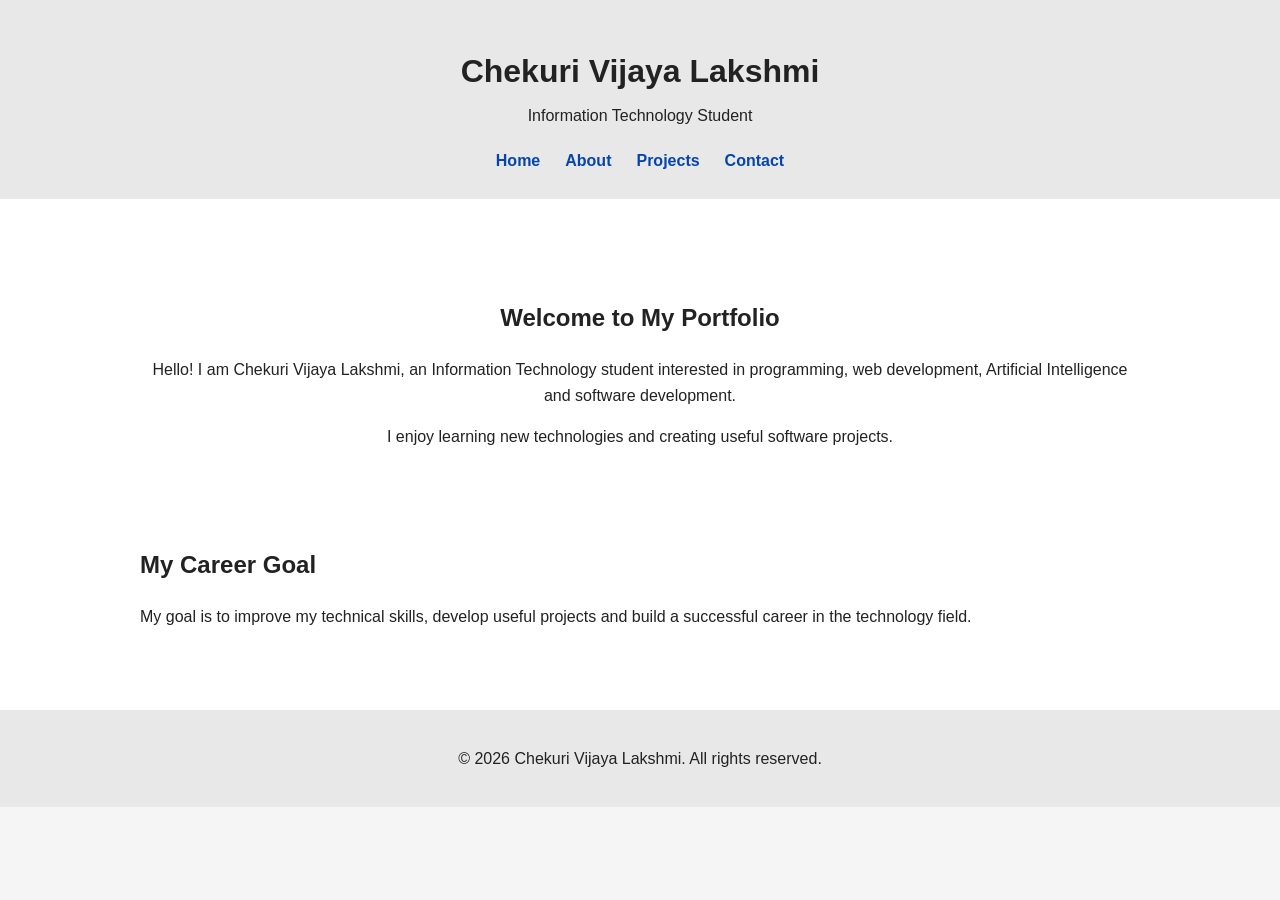
==== index.html @ 793b72e9 "Add files via upload" ====
<!DOCTYPE html>
<html lang="en">

<head>
    <meta charset="UTF-8">

    <meta name="viewport"
          content="width=device-width, initial-scale=1.0">

    <meta name="description"
          content="Personal portfolio website of Chekuri Vijaya Lakshmi, an Information Technology student.">

    <meta name="author"
          content="Chekuri Vijaya Lakshmi">

    <title>Chekuri Vijaya Lakshmi | Portfolio</title>

    <link rel="stylesheet" href="style.css">
</head>

<body>

    <!-- Skip link for accessibility -->
    <a href="#main-content" class="skip-link">
        Skip to main content
    </a>

    <!-- Header -->
    <header role="banner">

        <div class="container">

            <h1>Chekuri Vijaya Lakshmi</h1>

            <p>Information Technology Student</p>

            <!-- Navigation -->
            <nav aria-label="Main navigation">

                <ul>

                    <li>
                        <a href="index.html" aria-current="page">
                            Home
                        </a>
                    </li>

                    <li>
                        <a href="about.html">
                            About
                        </a>
                    </li>

                    <li>
                        <a href="projects.html">
                            Projects
                        </a>
                    </li>

                    <li>
                        <a href="contact.html">
                            Contact
                        </a>
                    </li>

                </ul>

            </nav>

        </div>

    </header>


    <!-- Main content -->
    <main id="main-content" role="main">

        <section class="hero"
                 aria-labelledby="welcome-heading">

            <div class="container">

                <h2 id="welcome-heading">
                    Welcome to My Portfolio
                </h2>

                <p>
                    Hello! I am Chekuri Vijaya Lakshmi,
                    an Information Technology student
                    interested in programming, web development,
                    Artificial Intelligence and software development.
                </p>

                <p>
                    I enjoy learning new technologies and
                    creating useful software projects.
                </p>

            </div>

        </section>


        <section aria-labelledby="goal-heading">

            <div class="container">

                <h2 id="goal-heading">
                    My Career Goal
                </h2>

                <p>
                    My goal is to improve my technical skills,
                    develop useful projects and build a successful
                    career in the technology field.
                </p>

            </div>

        </section>

    </main>


    <!-- Footer -->
    <footer role="contentinfo">

        <div class="container">

            <p>
                &copy; 2026 Chekuri Vijaya Lakshmi.
                All rights reserved.
            </p>

        </div>

    </footer>

</body>
</html>
---- style.css ----
/* Basic reset */

* {
    box-sizing: border-box;
}


/* Smooth scrolling */

html {
    scroll-behavior: smooth;
}


/* Body */

body {
    margin: 0;
    font-family: Arial, sans-serif;
    line-height: 1.6;
    background-color: #f5f5f5;
    color: #222222;
}


/* Common container */

.container {
    width: 90%;
    max-width: 1000px;
    margin: 0 auto;
}


/* Header */

header {
    background-color: #e8e8e8;
    padding: 25px 0;
    text-align: center;
}

header h1 {
    margin-bottom: 5px;
}

header p {
    margin-top: 0;
}


/* Navigation */

nav ul {
    list-style: none;
    padding: 0;
    margin: 20px 0 0;

    display: flex;
    justify-content: center;

    gap: 25px;

    flex-wrap: wrap;
}

nav a {
    color: #0645ad;
    font-weight: bold;
    text-decoration: none;
}

nav a:hover,
nav a:focus {
    text-decoration: underline;
}


/* Main */

main {
    background-color: white;
    min-height: 500px;
    padding: 40px 0;
}

section {
    margin-bottom: 40px;
}


/* Home hero section */

.hero {
    text-align: center;
    padding: 40px 0;
}


/* Skills */

.skills {
    padding-left: 25px;
}

.skills li {
    margin-bottom: 8px;
}


/* Projects */

.project {
    border: 1px solid #cccccc;
    border-radius: 6px;

    padding: 20px;

    margin: 20px 0;
}


/* Contact form */

form {
    max-width: 600px;
}

fieldset {
    border: 1px solid #999999;
    padding: 25px;
}

legend {
    font-weight: bold;
    padding: 0 8px;
}

.form-group {
    margin-bottom: 20px;
}


/* Labels */

label {
    display: block;

    font-weight: bold;

    margin-bottom: 6px;
}


/* Inputs */

input,
textarea {
    width: 100%;

    padding: 10px;

    font-size: 16px;

    border: 1px solid #777777;

    border-radius: 4px;
}


/* Keyboard focus */

input:focus,
textarea:focus {
    outline: 3px solid #99ccff;
}


/* Button */

button {
    padding: 12px 20px;

    font-size: 16px;

    cursor: pointer;
}

button:focus {
    outline: 3px solid #99ccff;
}


/* Footer */

footer {
    background-color: #e8e8e8;

    text-align: center;

    padding: 20px;
}


/* Skip link */

.skip-link {
    position: absolute;

    left: -9999px;

    top: 10px;

    padding: 10px;

    background-color: white;

    border: 2px solid black;
}


/* Show skip link when keyboard focused */

.skip-link:focus {
    left: 10px;
}


/* Mobile screen */

@media (max-width: 600px) {

    nav ul {
        flex-direction: column;
        gap: 10px;
    }

    main {
        padding: 25px 0;
    }
}
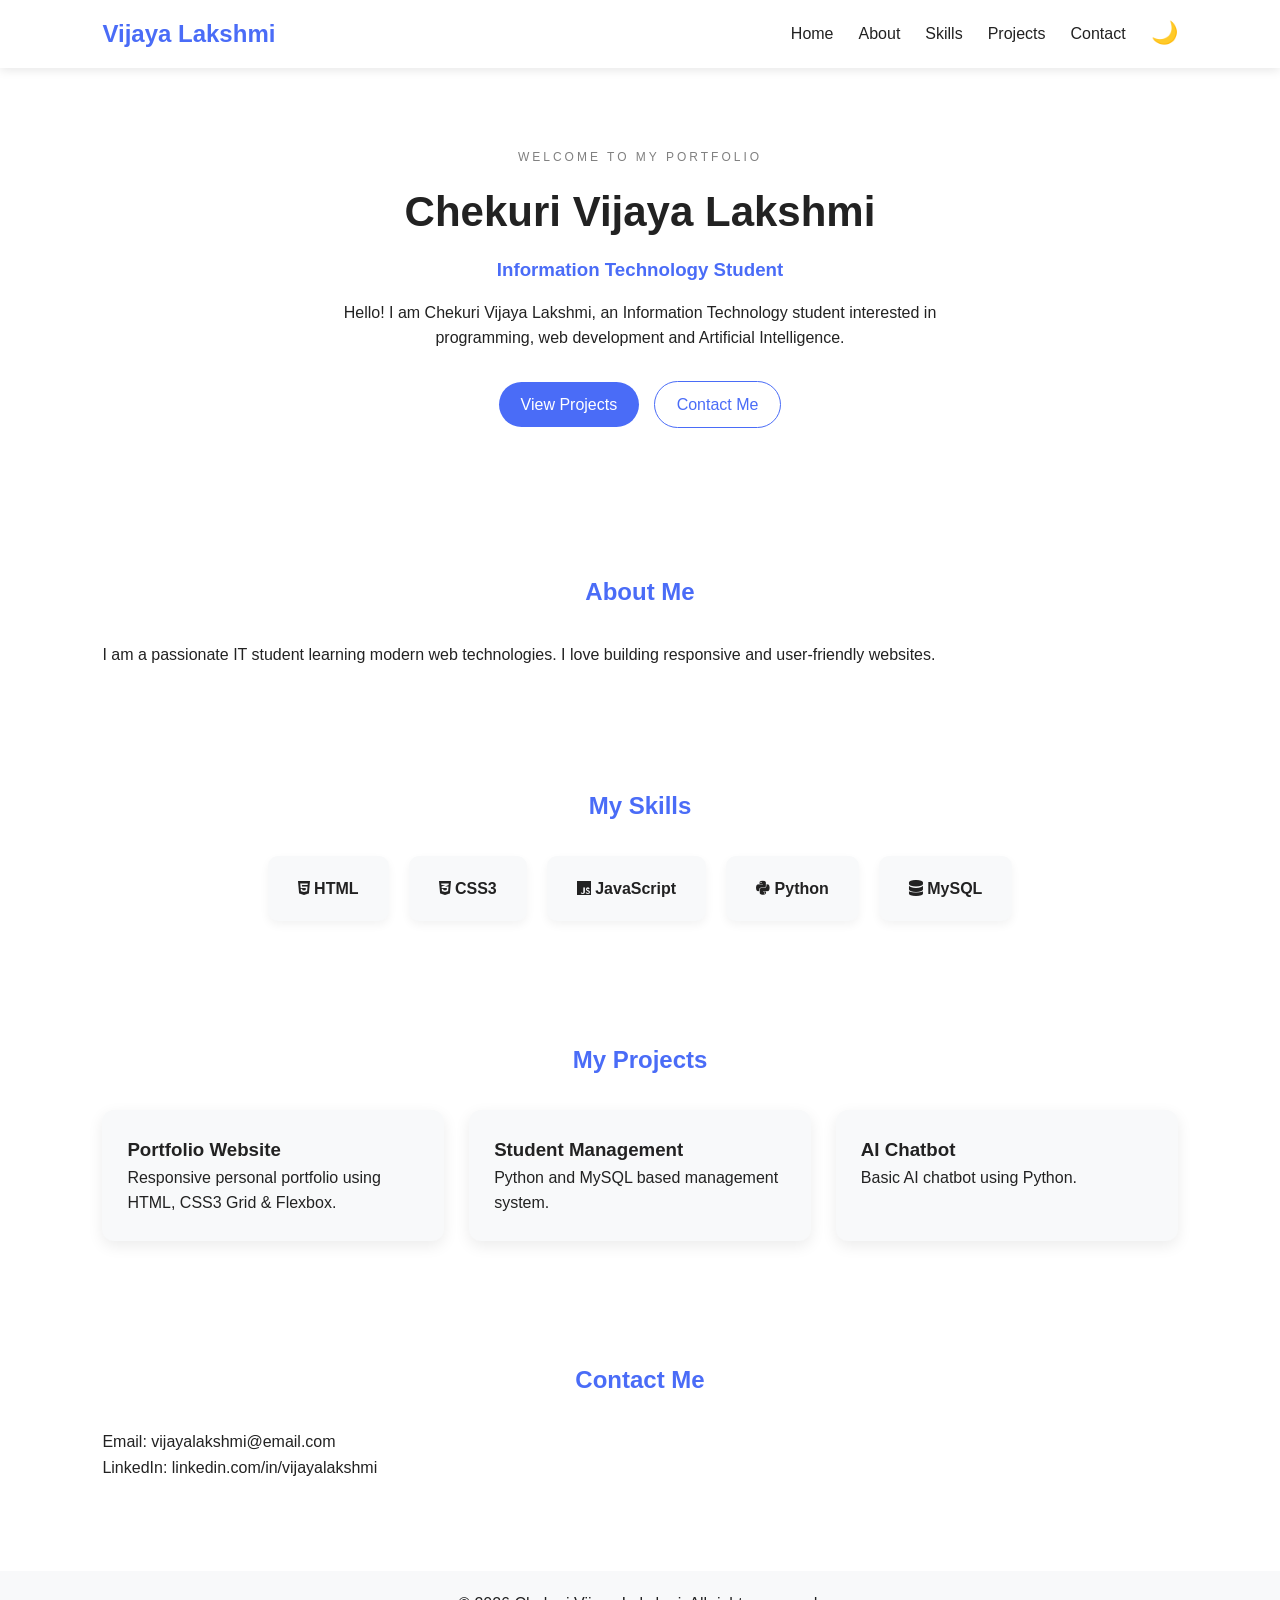
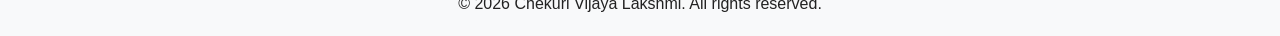
==== commit 670ec6d7: "Add files via upload" ====
--- a/index.html
+++ b/index.html
@@ -1,140 +1,86 @@
 <!DOCTYPE html>
 <html lang="en">
+<head>
+  <meta charset="UTF-8">
+  <meta name="viewport" content="width=device-width, initial-scale=1.0">
+  <title>Chekuri Vijaya Lakshmi | Portfolio</title>
+  <link rel="stylesheet" href="style.css">
+  <link rel="stylesheet" href="https://cdnjs.cloudflare.com/ajax/libs/font-awesome/6.4.0/css/all.min.css">
+</head>
+<body>
+  <!-- Navbar with Flexbox -->
+  <nav class="navbar">
+    <h2 class="logo">Vijaya Lakshmi</h2>
+    <ul class="nav-links">
+      <li><a href="#home">Home</a></li>
+      <li><a href="#about">About</a></li>
+      <li><a href="#skills">Skills</a></li>
+      <li><a href="#projects">Projects</a></li>
+      <li><a href="#contact">Contact</a></li>
+      <li><button id="theme-toggle">🌙</button></li>
+    </ul>
+  </nav>
 
-<head>
-    <meta charset="UTF-8">
+  <!-- Hero Section -->
+  <section id="home" class="hero">
+    <p class="small-title">WELCOME TO MY PORTFOLIO</p>
+    <h1>Chekuri Vijaya Lakshmi</h1>
+    <h3>Information Technology Student</h3>
+    <p class="hero-desc">Hello! I am Chekuri Vijaya Lakshmi, an Information Technology student interested in programming, web development and Artificial Intelligence.</p>
+    <div class="hero-btns">
+      <a href="#projects" class="btn primary">View Projects</a>
+      <a href="#contact" class="btn secondary">Contact Me</a>
+    </div>
+  </section>
 
-    <meta name="viewport"
-          content="width=device-width, initial-scale=1.0">
+  <!-- About -->
+  <section id="about">
+    <h2>About Me</h2>
+    <p>I am a passionate IT student learning modern web technologies. I love building responsive and user-friendly websites.</p>
+  </section>
 
-    <meta name="description"
-          content="Personal portfolio website of Chekuri Vijaya Lakshmi, an Information Technology student.">
+  <!-- Skills - Using Flexbox -->
+  <section id="skills">
+    <h2>My Skills</h2>
+    <div class="skills-container">
+      <div class="skill-card"><i class="fab fa-html5"></i> HTML</div>
+      <div class="skill-card"><i class="fab fa-css3-alt"></i> CSS3</div>
+      <div class="skill-card"><i class="fab fa-js"></i> JavaScript</div>
+      <div class="skill-card"><i class="fab fa-python"></i> Python</div>
+      <div class="skill-card"><i class="fas fa-database"></i> MySQL</div>
+    </div>
+  </section>
 
-    <meta name="author"
-          content="Chekuri Vijaya Lakshmi">
+  <!-- Projects - Using CSS Grid -->
+  <section id="projects">
+    <h2>My Projects</h2>
+    <div class="projects-grid">
+      <div class="project-card">
+        <h3>Portfolio Website</h3>
+        <p>Responsive personal portfolio using HTML, CSS3 Grid & Flexbox.</p>
+      </div>
+      <div class="project-card">
+        <h3>Student Management</h3>
+        <p>Python and MySQL based management system.</p>
+      </div>
+      <div class="project-card">
+        <h3>AI Chatbot</h3>
+        <p>Basic AI chatbot using Python.</p>
+      </div>
+    </div>
+  </section>
 
-    <title>Chekuri Vijaya Lakshmi | Portfolio</title>
+  <!-- Contact -->
+  <section id="contact">
+    <h2>Contact Me</h2>
+    <p>Email: vijayalakshmi@email.com</p>
+    <p>LinkedIn: linkedin.com/in/vijayalakshmi</p>
+  </section>
 
-    <link rel="stylesheet" href="style.css">
-</head>
+  <footer>
+    <p>© 2026 Chekuri Vijaya Lakshmi. All rights reserved.</p>
+  </footer>
 
-<body>
-
-    <!-- Skip link for accessibility -->
-    <a href="#main-content" class="skip-link">
-        Skip to main content
-    </a>
-
-    <!-- Header -->
-    <header role="banner">
-
-        <div class="container">
-
-            <h1>Chekuri Vijaya Lakshmi</h1>
-
-            <p>Information Technology Student</p>
-
-            <!-- Navigation -->
-            <nav aria-label="Main navigation">
-
-                <ul>
-
-                    <li>
-                        <a href="index.html" aria-current="page">
-                            Home
-                        </a>
-                    </li>
-
-                    <li>
-                        <a href="about.html">
-                            About
-                        </a>
-                    </li>
-
-                    <li>
-                        <a href="projects.html">
-                            Projects
-                        </a>
-                    </li>
-
-                    <li>
-                        <a href="contact.html">
-                            Contact
-                        </a>
-                    </li>
-
-                </ul>
-
-            </nav>
-
-        </div>
-
-    </header>
-
-
-    <!-- Main content -->
-    <main id="main-content" role="main">
-
-        <section class="hero"
-                 aria-labelledby="welcome-heading">
-
-            <div class="container">
-
-                <h2 id="welcome-heading">
-                    Welcome to My Portfolio
-                </h2>
-
-                <p>
-                    Hello! I am Chekuri Vijaya Lakshmi,
-                    an Information Technology student
-                    interested in programming, web development,
-                    Artificial Intelligence and software development.
-                </p>
-
-                <p>
-                    I enjoy learning new technologies and
-                    creating useful software projects.
-                </p>
-
-            </div>
-
-        </section>
-
-
-        <section aria-labelledby="goal-heading">
-
-            <div class="container">
-
-                <h2 id="goal-heading">
-                    My Career Goal
-                </h2>
-
-                <p>
-                    My goal is to improve my technical skills,
-                    develop useful projects and build a successful
-                    career in the technology field.
-                </p>
-
-            </div>
-
-        </section>
-
-    </main>
-
-
-    <!-- Footer -->
-    <footer role="contentinfo">
-
-        <div class="container">
-
-            <p>
-                &copy; 2026 Chekuri Vijaya Lakshmi.
-                All rights reserved.
-            </p>
-
-        </div>
-
-    </footer>
-
+  <script src="script.js"></script>
 </body>
 </html>
--- a/style.css
+++ b/style.css
@@ -1,241 +1,150 @@
-/* Basic reset */
+/* === CSS Variables for Light/Dark Theme === */
+:root {
+  --bg-color: #ffffff;
+  --text-color: #222222;
+  --card-bg: #f8f9fa;
+  --primary: #4a6cf7;
+  --nav-bg: #ffffff;
+}
+
+.dark-mode {
+  --bg-color: #121212;
+  --text-color: #f0f0f0;
+  --card-bg: #1e1e1e;
+  --primary: #6c8cff;
+  --nav-bg: #1a1a1a;
+}
 
 * {
-    box-sizing: border-box;
+  margin: 0;
+  padding: 0;
+  box-sizing: border-box;
+  font-family: 'Poppins', sans-serif;
 }
 
-
-/* Smooth scrolling */
-
-html {
-    scroll-behavior: smooth;
+body {
+  background-color: var(--bg-color);
+  color: var(--text-color);
+  transition: all 0.3s ease;
+  line-height: 1.6;
 }
 
-
-/* Body */
-
-body {
-    margin: 0;
-    font-family: Arial, sans-serif;
-    line-height: 1.6;
-    background-color: #f5f5f5;
-    color: #222222;
+/* === Flexbox for Navbar === */
+.navbar {
+  display: flex;
+  justify-content: space-between;
+  align-items: center;
+  padding: 15px 8%;
+  background: var(--nav-bg);
+  position: sticky;
+  top: 0;
+  box-shadow: 0 2px 10px rgba(0,0,0,0.1);
+  z-index: 100;
 }
 
+.logo { color: var(--primary); }
 
-/* Common container */
-
-.container {
-    width: 90%;
-    max-width: 1000px;
-    margin: 0 auto;
+.nav-links {
+  display: flex;
+  list-style: none;
+  gap: 25px;
+  align-items: center;
 }
 
-
-/* Header */
-
-header {
-    background-color: #e8e8e8;
-    padding: 25px 0;
-    text-align: center;
+.nav-links a {
+  text-decoration: none;
+  color: var(--text-color);
+  font-weight: 500;
 }
 
-header h1 {
-    margin-bottom: 5px;
+#theme-toggle {
+  background: transparent;
+  border: none;
+  font-size: 22px;
+  cursor: pointer;
+  transition: transform 0.2s;
+}
+#theme-toggle:hover { transform: scale(1.2); }
+
+/* Hero */
+.hero {
+  text-align: center;
+  padding: 80px 10%;
+}
+.small-title {
+  letter-spacing: 3px;
+  font-size: 12px;
+  color: gray;
+  margin-bottom: 10px;
+}
+.hero h1 { font-size: 42px; margin: 10px 0; }
+.hero h3 { color: var(--primary); margin-bottom: 15px; }
+.hero-desc { max-width: 600px; margin: 0 auto 25px; }
+
+.btn {
+  padding: 10px 22px;
+  border-radius: 25px;
+  text-decoration: none;
+  display: inline-block;
+  margin: 5px;
+}
+.btn.primary { background: var(--primary); color: white; }
+.btn.secondary { border: 1px solid var(--primary); color: var(--primary); }
+
+section { padding: 60px 8%; }
+section h2 { text-align: center; margin-bottom: 30px; color: var(--primary); }
+
+/* === Flexbox for Skills === */
+.skills-container {
+  display: flex;
+  flex-wrap: wrap;
+  justify-content: center;
+  gap: 20px;
+}
+.skill-card {
+  background: var(--card-bg);
+  padding: 20px 30px;
+  border-radius: 10px;
+  box-shadow: 0 4px 10px rgba(0,0,0,0.05);
+  font-weight: 600;
 }
 
-header p {
-    margin-top: 0;
+/* === CSS Grid for Projects === */
+.projects-grid {
+  display: grid;
+  grid-template-columns: repeat(3, 1fr);
+  gap: 25px;
+}
+.project-card {
+  background: var(--card-bg);
+  padding: 25px;
+  border-radius: 12px;
+  box-shadow: 0 5px 15px rgba(0,0,0,0.08);
+  transition: transform 0.3s;
+}
+.project-card:hover { transform: translateY(-5px); }
+
+footer {
+  text-align: center;
+  padding: 20px;
+  background: var(--card-bg);
+  margin-top: 30px;
 }
 
-
-/* Navigation */
-
-nav ul {
-    list-style: none;
-    padding: 0;
-    margin: 20px 0 0;
-
-    display: flex;
-    justify-content: center;
-
-    gap: 25px;
-
-    flex-wrap: wrap;
+/* === Mobile-First Responsive Media Queries === */
+@media (max-width: 992px) {
+  .projects-grid { grid-template-columns: repeat(2, 1fr); }
 }
 
-nav a {
-    color: #0645ad;
-    font-weight: bold;
-    text-decoration: none;
+@media (max-width: 768px) {
+  .navbar { flex-direction: column; gap: 10px; }
+  .nav-links { gap: 15px; flex-wrap: wrap; justify-content: center; }
+  .hero h1 { font-size: 28px; }
+  .projects-grid { grid-template-columns: 1fr; }
+  .skills-container { flex-direction: column; align-items: center; }
 }
 
-nav a:hover,
-nav a:focus {
-    text-decoration: underline;
-}
-
-
-/* Main */
-
-main {
-    background-color: white;
-    min-height: 500px;
-    padding: 40px 0;
-}
-
-section {
-    margin-bottom: 40px;
-}
-
-
-/* Home hero section */
-
-.hero {
-    text-align: center;
-    padding: 40px 0;
-}
-
-
-/* Skills */
-
-.skills {
-    padding-left: 25px;
-}
-
-.skills li {
-    margin-bottom: 8px;
-}
-
-
-/* Projects */
-
-.project {
-    border: 1px solid #cccccc;
-    border-radius: 6px;
-
-    padding: 20px;
-
-    margin: 20px 0;
-}
-
-
-/* Contact form */
-
-form {
-    max-width: 600px;
-}
-
-fieldset {
-    border: 1px solid #999999;
-    padding: 25px;
-}
-
-legend {
-    font-weight: bold;
-    padding: 0 8px;
-}
-
-.form-group {
-    margin-bottom: 20px;
-}
-
-
-/* Labels */
-
-label {
-    display: block;
-
-    font-weight: bold;
-
-    margin-bottom: 6px;
-}
-
-
-/* Inputs */
-
-input,
-textarea {
-    width: 100%;
-
-    padding: 10px;
-
-    font-size: 16px;
-
-    border: 1px solid #777777;
-
-    border-radius: 4px;
-}
-
-
-/* Keyboard focus */
-
-input:focus,
-textarea:focus {
-    outline: 3px solid #99ccff;
-}
-
-
-/* Button */
-
-button {
-    padding: 12px 20px;
-
-    font-size: 16px;
-
-    cursor: pointer;
-}
-
-button:focus {
-    outline: 3px solid #99ccff;
-}
-
-
-/* Footer */
-
-footer {
-    background-color: #e8e8e8;
-
-    text-align: center;
-
-    padding: 20px;
-}
-
-
-/* Skip link */
-
-.skip-link {
-    position: absolute;
-
-    left: -9999px;
-
-    top: 10px;
-
-    padding: 10px;
-
-    background-color: white;
-
-    border: 2px solid black;
-}
-
-
-/* Show skip link when keyboard focused */
-
-.skip-link:focus {
-    left: 10px;
-}
-
-
-/* Mobile screen */
-
-@media (max-width: 600px) {
-
-    nav ul {
-        flex-direction: column;
-        gap: 10px;
-    }
-
-    main {
-        padding: 25px 0;
-    }
+@media (max-width: 480px) {
+  .hero { padding: 50px 5%; }
+  section { padding: 40px 5%; }
 }
